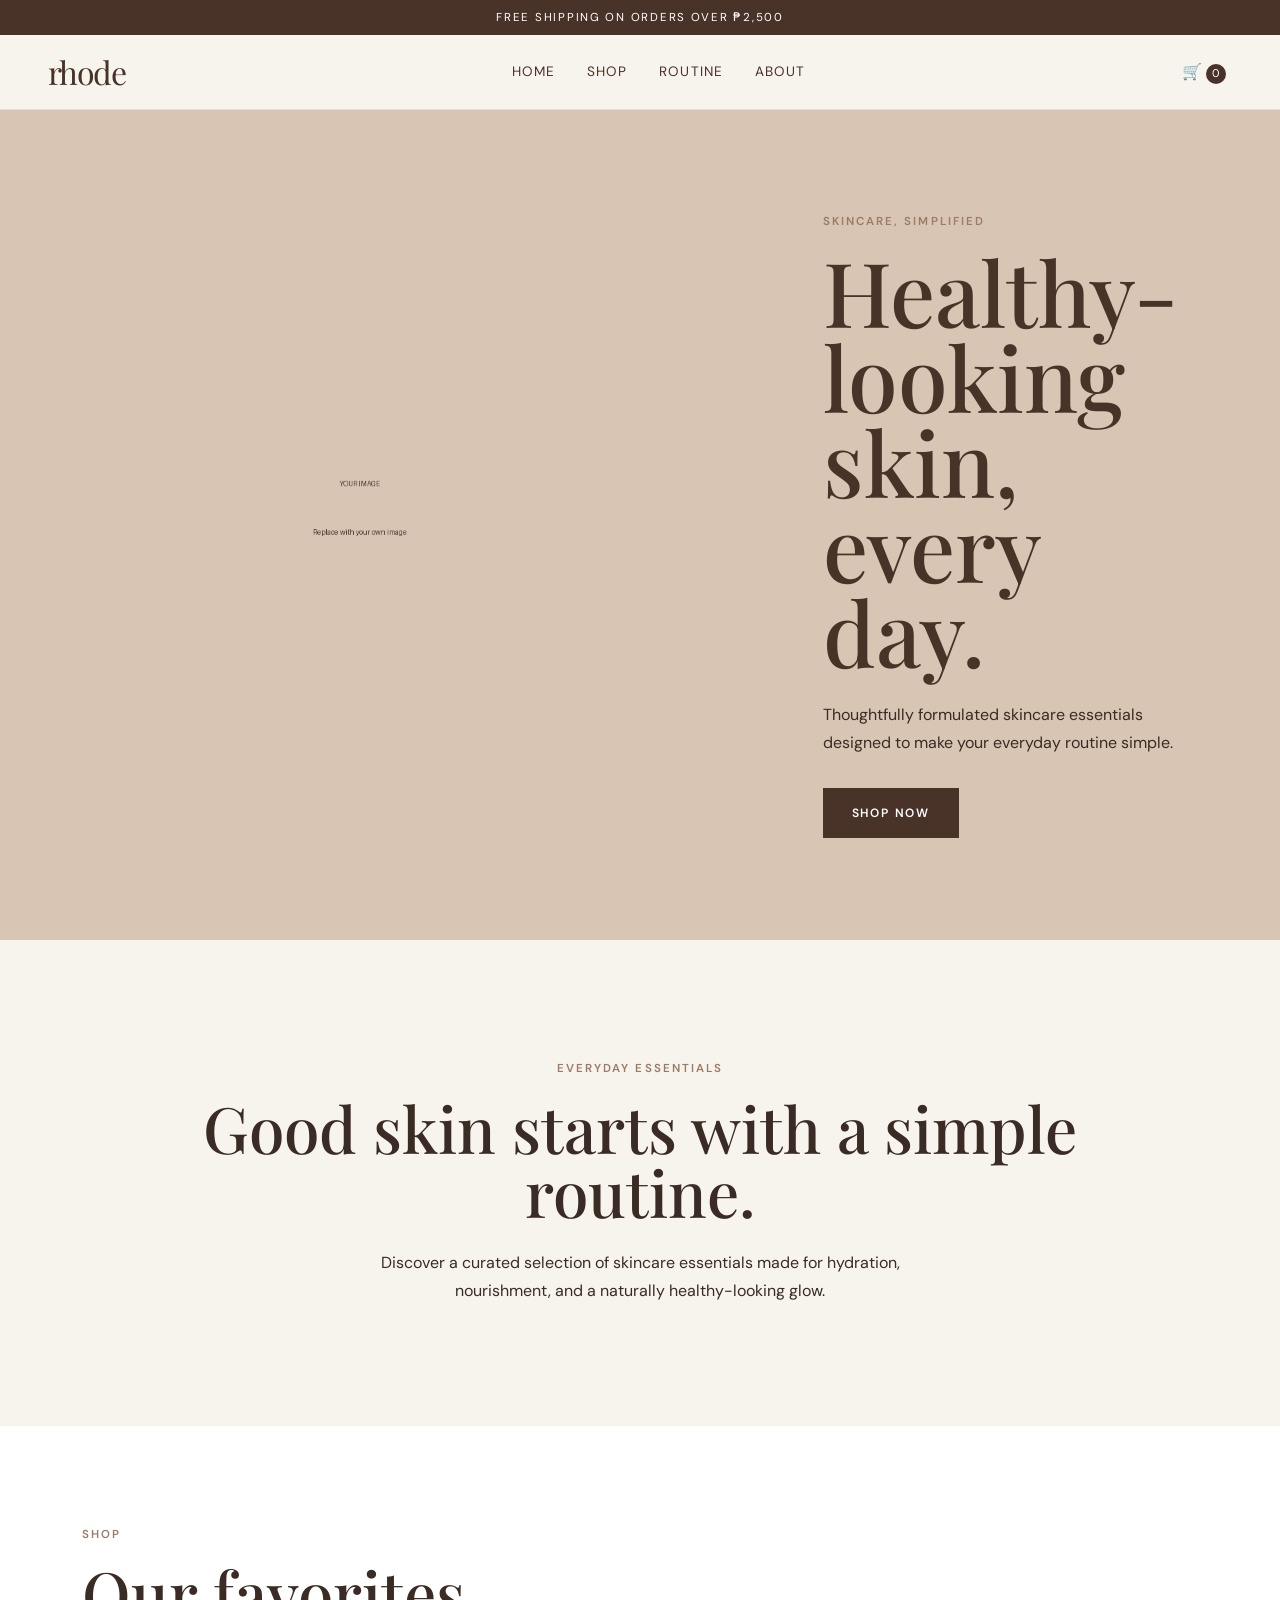
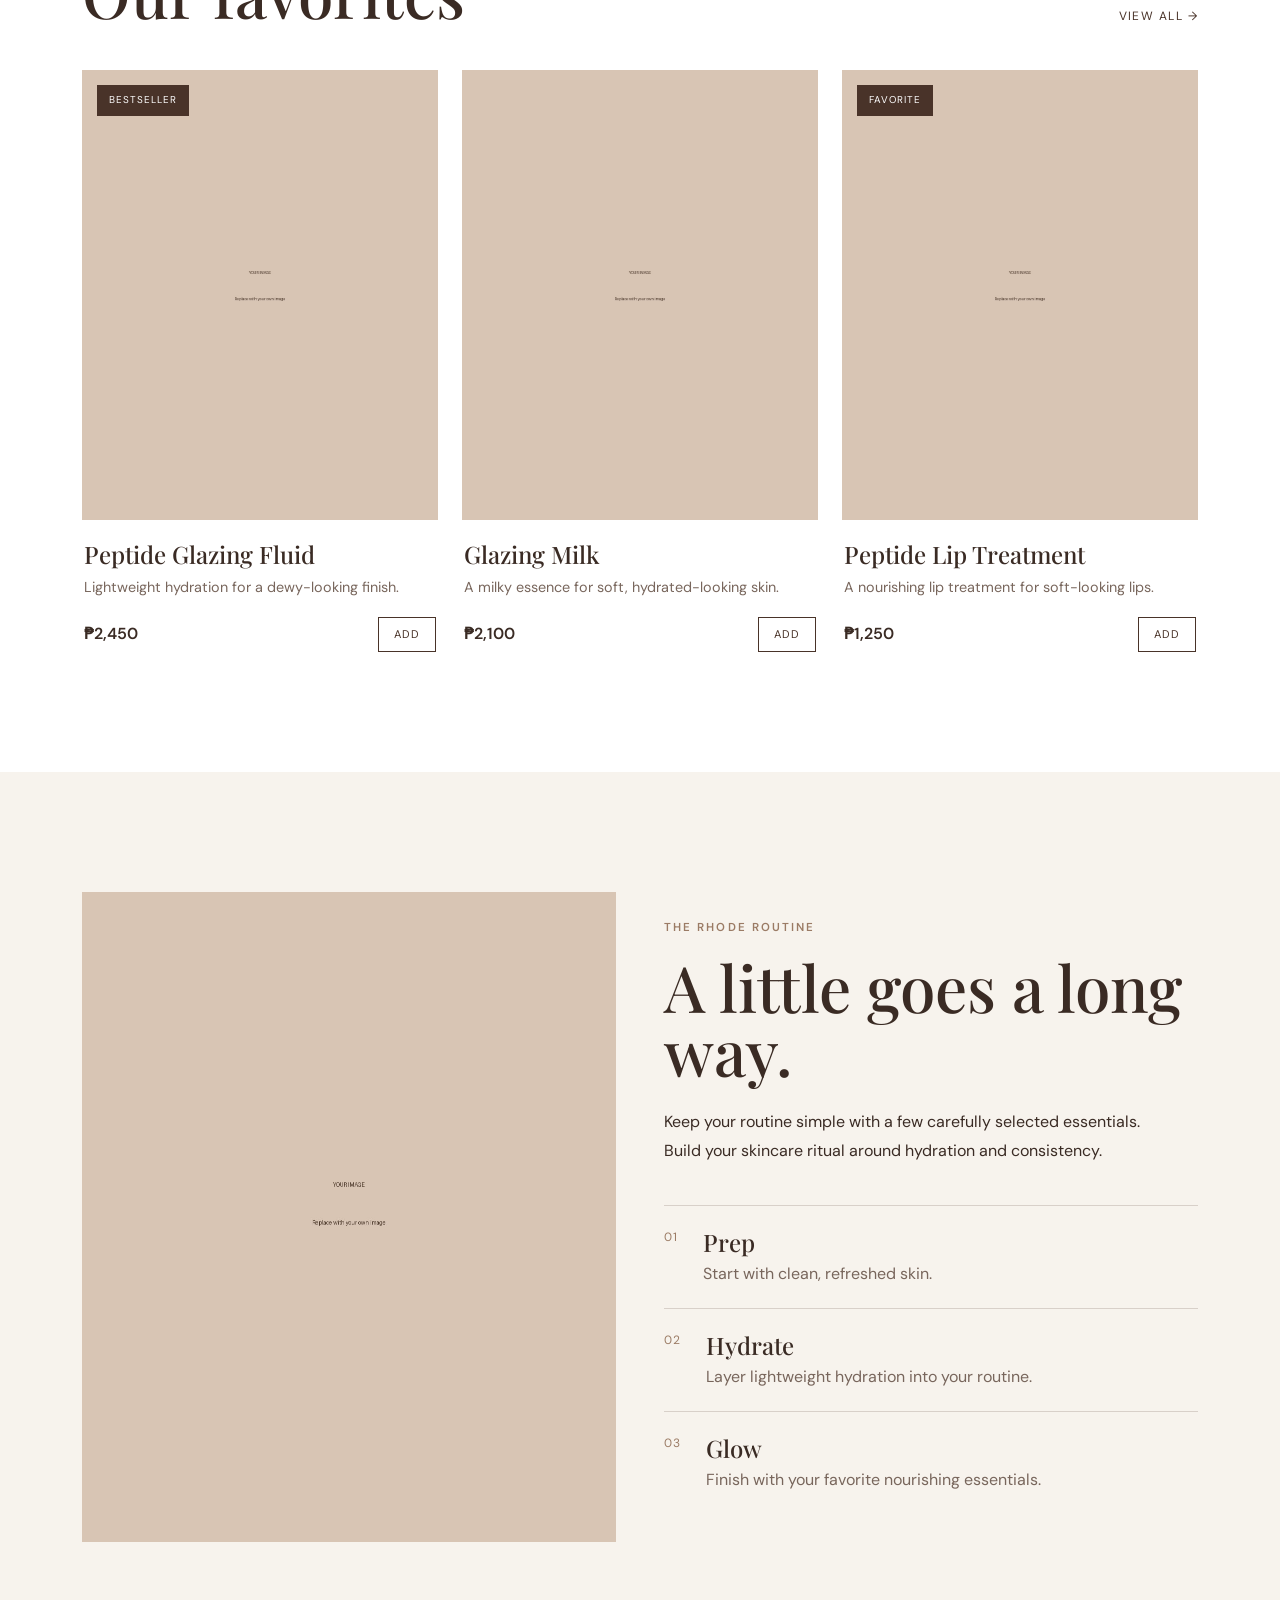
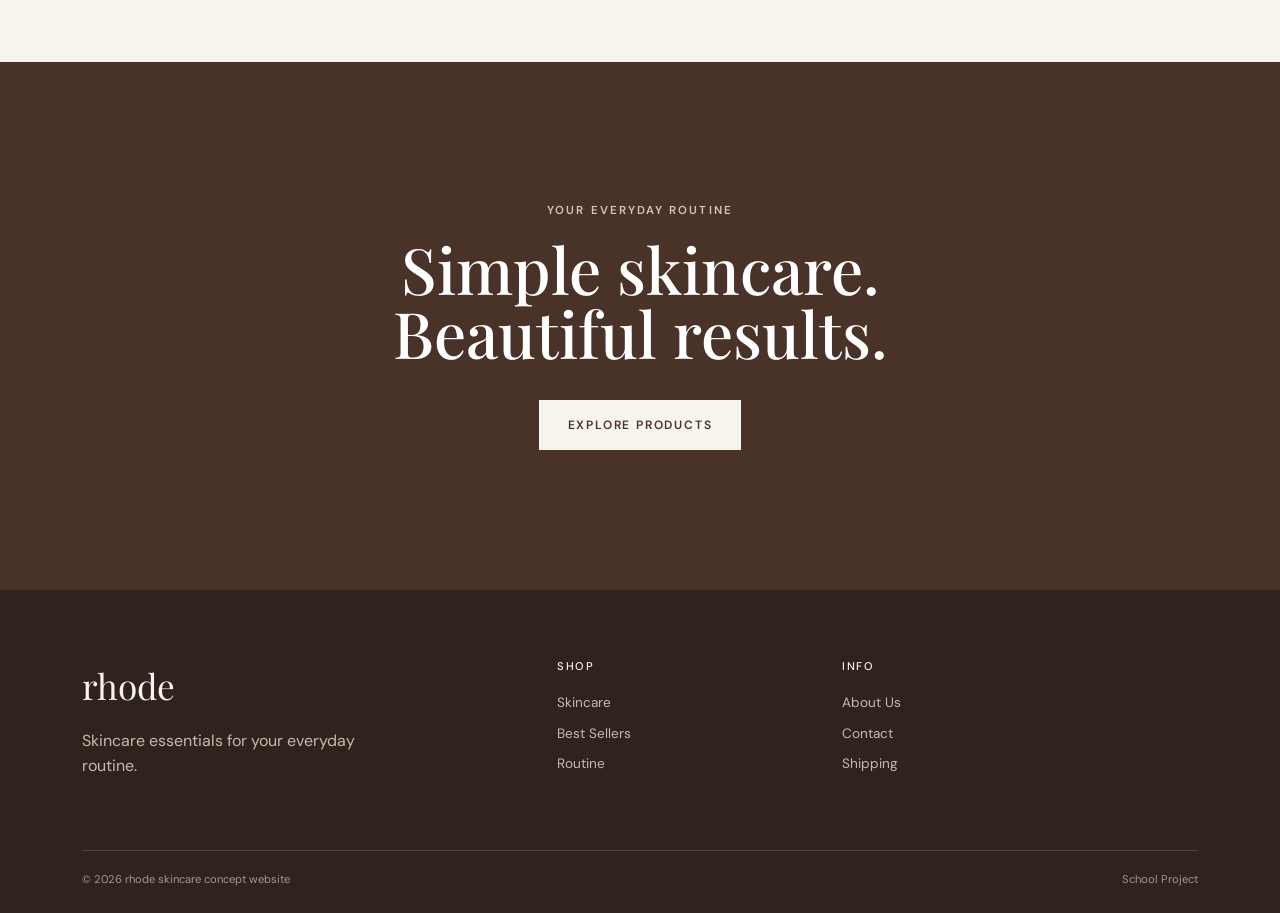
==== index.html @ fc011969 "Add files via upload" ====
<!DOCTYPE html>
<html lang="en">
<head>
    <meta charset="UTF-8">
    <meta name="viewport" content="width=device-width, initial-scale=1.0">
    <title>rhode — Skincare Essentials</title>

    <!-- Bootstrap CSS -->
    <link href="https://cdn.jsdelivr.net/npm/bootstrap@5.3.3/dist/css/bootstrap.min.css" rel="stylesheet">

    <!-- Google Font -->
    <link rel="preconnect" href="https://fonts.googleapis.com">
    <link rel="preconnect" href="https://fonts.gstatic.com" crossorigin>
    <link href="https://fonts.googleapis.com/css2?family=DM+Sans:wght@400;500;600&family=Playfair+Display:wght@500;600&display=swap" rel="stylesheet">

    <!-- Our CSS -->
    <link rel="stylesheet" href="style.css">
</head>

<body>

    <!-- Announcement Bar -->
    <div class="announcement">
        FREE SHIPPING ON ORDERS OVER ₱2,500
    </div>

    <!-- Navigation -->
    <nav class="navbar navbar-expand-lg main-nav sticky-top">
        <div class="container-fluid px-4 px-lg-5">
            <a class="navbar-brand logo" href="index.html">rhode</a>

            <button class="navbar-toggler" type="button" data-bs-toggle="collapse" data-bs-target="#mainMenu">
                <span class="navbar-toggler-icon"></span>
            </button>

            <div class="collapse navbar-collapse" id="mainMenu">
                <ul class="navbar-nav mx-auto gap-lg-3">
                    <li class="nav-item"><a class="nav-link" href="index.html">Home</a></li>
                    <li class="nav-item"><a class="nav-link" href="#shop">Shop</a></li>
                    <li class="nav-item"><a class="nav-link" href="#routine">Routine</a></li>
                    <li class="nav-item"><a class="nav-link" href="about.html">About</a></li>
                </ul>

                <div class="nav-icons">
                    <button class="icon-btn" onclick="showCart()" aria-label="Shopping cart">🛒 <span id="cartCount">0</span></button>
                </div>
            </div>
        </div>
    </nav>

    <!-- Hero -->
    <section class="hero">
        <div class="hero-image">
            <!-- REPLACE THIS IMAGE:
                 Put your own image inside the images folder and change hero.jpg below -->
            <img src="images/hero.jpg" alt="Rhode skincare products">
        </div>

        <div class="hero-content">
            <p class="eyebrow">SKINCARE, SIMPLIFIED</p>
            <h1>Healthy-looking skin, every day.</h1>
            <p class="hero-text">
                Thoughtfully formulated skincare essentials designed to make your everyday routine simple.
            </p>
            <a href="#shop" class="btn brown-btn">SHOP NOW</a>
        </div>
    </section>

    <!-- Intro -->
    <section class="intro-section container">
        <p class="eyebrow">EVERYDAY ESSENTIALS</p>
        <h2>Good skin starts with a simple routine.</h2>
        <p>
            Discover a curated selection of skincare essentials made for hydration,
            nourishment, and a naturally healthy-looking glow.
        </p>
    </section>

    <!-- Products -->
    <section id="shop" class="products-section">
        <div class="container">
            <div class="section-heading">
                <div>
                    <p class="eyebrow">SHOP</p>
                    <h2>Our favorites</h2>
                </div>
                <a href="#shop" class="text-link">VIEW ALL →</a>
            </div>

            <div class="row g-4">

                <!-- Product 1 -->
                <div class="col-12 col-md-6 col-lg-4">
                    <div class="product-card">
                        <div class="product-image">
                            <!-- REPLACE WITH YOUR RHODE IMAGE -->
                            <img src="images/product1.jpg" alt="Rhode Peptide Glazing Fluid">
                            <span class="badge-label">BESTSELLER</span>
                        </div>
                        <div class="product-info">
                            <h3>Peptide Glazing Fluid</h3>
                            <p>Lightweight hydration for a dewy-looking finish.</p>
                            <div class="product-bottom">
                                <span>₱2,450</span>
                                <button class="add-btn" onclick="addToCart('Peptide Glazing Fluid')">ADD</button>
                            </div>
                        </div>
                    </div>
                </div>

                <!-- Product 2 -->
                <div class="col-12 col-md-6 col-lg-4">
                    <div class="product-card">
                        <div class="product-image">
                            <!-- REPLACE WITH YOUR RHODE IMAGE -->
                            <img src="images/product2.jpg" alt="Rhode Glazing Milk">
                        </div>
                        <div class="product-info">
                            <h3>Glazing Milk</h3>
                            <p>A milky essence for soft, hydrated-looking skin.</p>
                            <div class="product-bottom">
                                <span>₱2,100</span>
                                <button class="add-btn" onclick="addToCart('Glazing Milk')">ADD</button>
                            </div>
                        </div>
                    </div>
                </div>

                <!-- Product 3 -->
                <div class="col-12 col-md-6 col-lg-4">
                    <div class="product-card">
                        <div class="product-image">
                            <!-- REPLACE WITH YOUR RHODE IMAGE -->
                            <img src="images/product3.jpg" alt="Rhode Peptide Lip Treatment">
                            <span class="badge-label">FAVORITE</span>
                        </div>
                        <div class="product-info">
                            <h3>Peptide Lip Treatment</h3>
                            <p>A nourishing lip treatment for soft-looking lips.</p>
                            <div class="product-bottom">
                                <span>₱1,250</span>
                                <button class="add-btn" onclick="addToCart('Peptide Lip Treatment')">ADD</button>
                            </div>
                        </div>
                    </div>
                </div>

            </div>
        </div>
    </section>

    <!-- Routine -->
    <section id="routine" class="routine-section">
        <div class="container">
            <div class="row align-items-center g-5">
                <div class="col-lg-6">
                    <!-- REPLACE WITH YOUR OWN ROUTINE IMAGE -->
                    <img src="images/routine.jpg" class="routine-image" alt="Skincare routine">
                </div>

                <div class="col-lg-6">
                    <p class="eyebrow">THE RHODE ROUTINE</p>
                    <h2>A little goes a long way.</h2>
                    <p class="routine-description">
                        Keep your routine simple with a few carefully selected essentials.
                        Build your skincare ritual around hydration and consistency.
                    </p>

                    <div class="routine-step">
                        <span>01</span>
                        <div>
                            <h3>Prep</h3>
                            <p>Start with clean, refreshed skin.</p>
                        </div>
                    </div>

                    <div class="routine-step">
                        <span>02</span>
                        <div>
                            <h3>Hydrate</h3>
                            <p>Layer lightweight hydration into your routine.</p>
                        </div>
                    </div>

                    <div class="routine-step">
                        <span>03</span>
                        <div>
                            <h3>Glow</h3>
                            <p>Finish with your favorite nourishing essentials.</p>
                        </div>
                    </div>
                </div>
            </div>
        </div>
    </section>

    <!-- CTA -->
    <section class="cta-section">
        <div class="container text-center">
            <p class="eyebrow">YOUR EVERYDAY ROUTINE</p>
            <h2>Simple skincare.<br>Beautiful results.</h2>
            <a href="#shop" class="btn light-btn">EXPLORE PRODUCTS</a>
        </div>
    </section>

    <!-- Footer -->
    <footer>
        <div class="container">
            <div class="row g-4">
                <div class="col-md-5">
                    <div class="footer-logo">rhode</div>
                    <p>Skincare essentials for your everyday routine.</p>
                </div>

                <div class="col-6 col-md-3">
                    <h4>SHOP</h4>
                    <a href="#shop">Skincare</a>
                    <a href="#shop">Best Sellers</a>
                    <a href="#routine">Routine</a>
                </div>

                <div class="col-6 col-md-4">
                    <h4>INFO</h4>
                    <a href="about.html">About Us</a>
                    <a href="#">Contact</a>
                    <a href="#">Shipping</a>
                </div>
            </div>

            <div class="footer-bottom">
                <span>© 2026 rhode skincare concept website</span>
                <span>School Project</span>
            </div>
        </div>
    </footer>

    <!-- Bootstrap JS -->
    <script src="https://cdn.jsdelivr.net/npm/bootstrap@5.3.3/dist/js/bootstrap.bundle.min.js"></script>

    <!-- Our JavaScript -->
    <script src="script.js"></script>
</body>
</html>
---- style.css ----
/* ================================
   RHODE-INSPIRED SKINCARE WEBSITE
   ================================ */

:root {
    --cream: #f7f3ed;
    --light-brown: #d8c5b3;
    --medium-brown: #9b7b65;
    --dark-brown: #493329;
    --deep-brown: #30221d;
    --white: #ffffff;
    --text: #3a2b24;
}

* {
    box-sizing: border-box;
}

html {
    scroll-behavior: smooth;
}

body {
    margin: 0;
    font-family: "DM Sans", Arial, sans-serif;
    color: var(--text);
    background: var(--cream);
}

h1, h2, h3, h4, p {
    margin-top: 0;
}

h1, h2 {
    font-family: "Playfair Display", Georgia, serif;
    font-weight: 500;
}

h1 {
    font-size: clamp(3.5rem, 7vw, 7rem);
    line-height: .95;
}

h2 {
    font-size: clamp(2.4rem, 5vw, 4.5rem);
    line-height: 1;
}

.announcement {
    background: var(--dark-brown);
    color: var(--white);
    text-align: center;
    font-size: .72rem;
    letter-spacing: .15em;
    padding: 9px 15px;
}

.main-nav {
    background: rgba(247, 243, 237, .96);
    border-bottom: 1px solid rgba(73, 51, 41, .12);
    min-height: 75px;
}

.logo {
    font-family: "Playfair Display", Georgia, serif;
    color: var(--dark-brown) !important;
    font-size: 2rem;
    letter-spacing: -.05em;
}

.nav-link {
    color: var(--dark-brown) !important;
    font-size: .85rem;
    text-transform: uppercase;
    letter-spacing: .08em;
}

.nav-link:hover,
.nav-link.active {
    opacity: .55;
}

.icon-btn {
    border: 0;
    background: transparent;
    color: var(--dark-brown);
    font-size: 1rem;
    cursor: pointer;
}

#cartCount {
    display: inline-flex;
    justify-content: center;
    align-items: center;
    min-width: 20px;
    height: 20px;
    padding: 0 5px;
    border-radius: 50%;
    background: var(--dark-brown);
    color: white;
    font-size: .7rem;
}

.eyebrow {
    font-size: .72rem;
    letter-spacing: .18em;
    font-weight: 600;
    margin-bottom: 18px;
    color: var(--medium-brown);
}

/* HERO */

.hero {
    min-height: calc(100vh - 111px);
    display: grid;
    grid-template-columns: 1.15fr .85fr;
    background: var(--light-brown);
}

.hero-image {
    min-height: 650px;
    overflow: hidden;
}

.hero-image img,
.product-image img,
.routine-image,
.about-image {
    width: 100%;
    height: 100%;
    object-fit: cover;
    display: block;
}

.hero-image img {
    min-height: 650px;
    transition: transform .7s ease;
}

.hero-image:hover img {
    transform: scale(1.03);
}

.hero-content {
    display: flex;
    flex-direction: column;
    justify-content: center;
    padding: 8vw;
    background: var(--light-brown);
}

.hero-content h1 {
    color: var(--dark-brown);
    margin-bottom: 28px;
}

.hero-text {
    max-width: 420px;
    line-height: 1.7;
    font-size: 1rem;
    margin-bottom: 32px;
}

.btn {
    border-radius: 0;
    padding: 15px 28px;
    font-size: .75rem;
    font-weight: 600;
    letter-spacing: .15em;
    transition: all .25s ease;
}

.brown-btn {
    width: fit-content;
    background: var(--dark-brown);
    color: white;
}

.brown-btn:hover {
    background: var(--deep-brown);
    color: white;
    transform: translateY(-2px);
}

/* INTRO */

.intro-section {
    padding-top: 120px;
    padding-bottom: 120px;
    max-width: 900px;
    text-align: center;
}

.intro-section p:last-child {
    max-width: 600px;
    margin: 25px auto 0;
    line-height: 1.8;
}

/* PRODUCTS */

.products-section {
    padding: 100px 0;
    background: var(--white);
}

.section-heading {
    display: flex;
    justify-content: space-between;
    align-items: end;
    margin-bottom: 45px;
}

.section-heading h2 {
    margin-bottom: 0;
}

.text-link {
    color: var(--dark-brown);
    text-decoration: none;
    font-size: .75rem;
    letter-spacing: .12em;
}

.product-card {
    height: 100%;
}

.product-image {
    height: 450px;
    position: relative;
    overflow: hidden;
    background: #eee7df;
}

.product-image img {
    transition: transform .5s ease;
}

.product-card:hover .product-image img {
    transform: scale(1.04);
}

.badge-label {
    position: absolute;
    top: 15px;
    left: 15px;
    background: var(--dark-brown);
    color: white;
    padding: 8px 12px;
    font-size: .62rem;
    letter-spacing: .1em;
}

.product-info {
    padding: 20px 2px;
}

.product-info h3 {
    font-family: "Playfair Display", Georgia, serif;
    font-size: 1.5rem;
    font-weight: 500;
    margin-bottom: 8px;
}

.product-info p {
    color: #78665c;
    font-size: .9rem;
    line-height: 1.5;
    margin-bottom: 18px;
}

.product-bottom {
    display: flex;
    justify-content: space-between;
    align-items: center;
    font-weight: 600;
}

.add-btn {
    border: 1px solid var(--dark-brown);
    background: transparent;
    color: var(--dark-brown);
    padding: 8px 15px;
    font-size: .7rem;
    letter-spacing: .1em;
    cursor: pointer;
}

.add-btn:hover {
    background: var(--dark-brown);
    color: white;
}

/* ROUTINE */

.routine-section {
    padding: 120px 0;
    background: var(--cream);
}

.routine-image {
    height: 650px;
}

.routine-description {
    line-height: 1.8;
    max-width: 500px;
    margin: 25px 0 40px;
}

.routine-step {
    display: flex;
    gap: 25px;
    padding: 22px 0;
    border-top: 1px solid rgba(73, 51, 41, .18);
}

.routine-step > span {
    font-size: .75rem;
    color: var(--medium-brown);
    letter-spacing: .1em;
}

.routine-step h3 {
    font-family: "Playfair Display", Georgia, serif;
    font-size: 1.5rem;
    margin-bottom: 5px;
}

.routine-step p {
    margin-bottom: 0;
    color: #78665c;
}

/* CTA */

.cta-section {
    padding: 140px 20px;
    background: var(--dark-brown);
    color: white;
}

.cta-section .eyebrow {
    color: var(--light-brown);
}

.cta-section h2 {
    margin-bottom: 35px;
}

.light-btn {
    background: var(--cream);
    color: var(--dark-brown);
}

.light-btn:hover {
    background: white;
    color: var(--dark-brown);
    transform: translateY(-2px);
}

/* ABOUT */

.about-hero {
    padding: 150px 0;
    background: var(--light-brown);
}

.about-hero h1 {
    color: var(--dark-brown);
    max-width: 900px;
}

.about-story {
    padding: 120px 0;
    background: var(--white);
}

.about-image {
    height: 650px;
}

.about-story p:not(.eyebrow) {
    line-height: 1.8;
    color: #66564e;
}

.about-story h2 {
    margin-bottom: 30px;
}

.values-section {
    padding: 120px 0;
}

.value-card {
    padding: 45px 35px;
    min-height: 260px;
    border: 1px solid rgba(73, 51, 41, .15);
    background: var(--white);
}

.value-card span {
    color: var(--medium-brown);
    font-size: .75rem;
}

.value-card h3 {
    font-family: "Playfair Display", Georgia, serif;
    font-size: 2rem;
    margin: 45px 0 15px;
}

.value-card p {
    color: #78665c;
    line-height: 1.6;
}

.about-quote {
    padding: 100px 20px;
    background: var(--light-brown);
}

.about-quote p {
    font-family: "Playfair Display", Georgia, serif;
    font-size: clamp(2rem, 4vw, 4rem);
    color: var(--dark-brown);
}

/* FOOTER */

footer {
    padding: 70px 0 25px;
    background: var(--deep-brown);
    color: var(--cream);
}

.footer-logo {
    font-family: "Playfair Display", Georgia, serif;
    font-size: 2.2rem;
    margin-bottom: 15px;
}

footer p {
    color: #c8b8ad;
    max-width: 300px;
    line-height: 1.6;
}

footer h4 {
    font-size: .7rem;
    letter-spacing: .15em;
    margin-bottom: 20px;
}

footer a {
    display: block;
    color: #c8b8ad;
    text-decoration: none;
    font-size: .85rem;
    margin-bottom: 10px;
}

footer a:hover {
    color: white;
}

.footer-bottom {
    border-top: 1px solid rgba(255,255,255,.15);
    margin-top: 55px;
    padding-top: 20px;
    display: flex;
    justify-content: space-between;
    color: #a89589;
    font-size: .7rem;
}

/* RESPONSIVE */

@media (max-width: 991px) {
    .hero {
        grid-template-columns: 1fr;
    }

    .hero-image,
    .hero-image img {
        min-height: 500px;
    }

    .hero-content {
        padding: 70px 8vw;
    }

    .product-image {
        height: 400px;
    }
}

@media (max-width: 767px) {
    h1 {
        font-size: 3.7rem;
    }

    h2 {
        font-size: 2.8rem;
    }

    .intro-section,
    .products-section,
    .routine-section,
    .about-story,
    .values-section {
        padding-top: 80px;
        padding-bottom: 80px;
    }

    .section-heading {
        align-items: start;
        flex-direction: column;
        gap: 20px;
    }

    .routine-image,
    .about-image {
        height: 450px;
    }

    .footer-bottom {
        flex-direction: column;
        gap: 10px;
    }
}
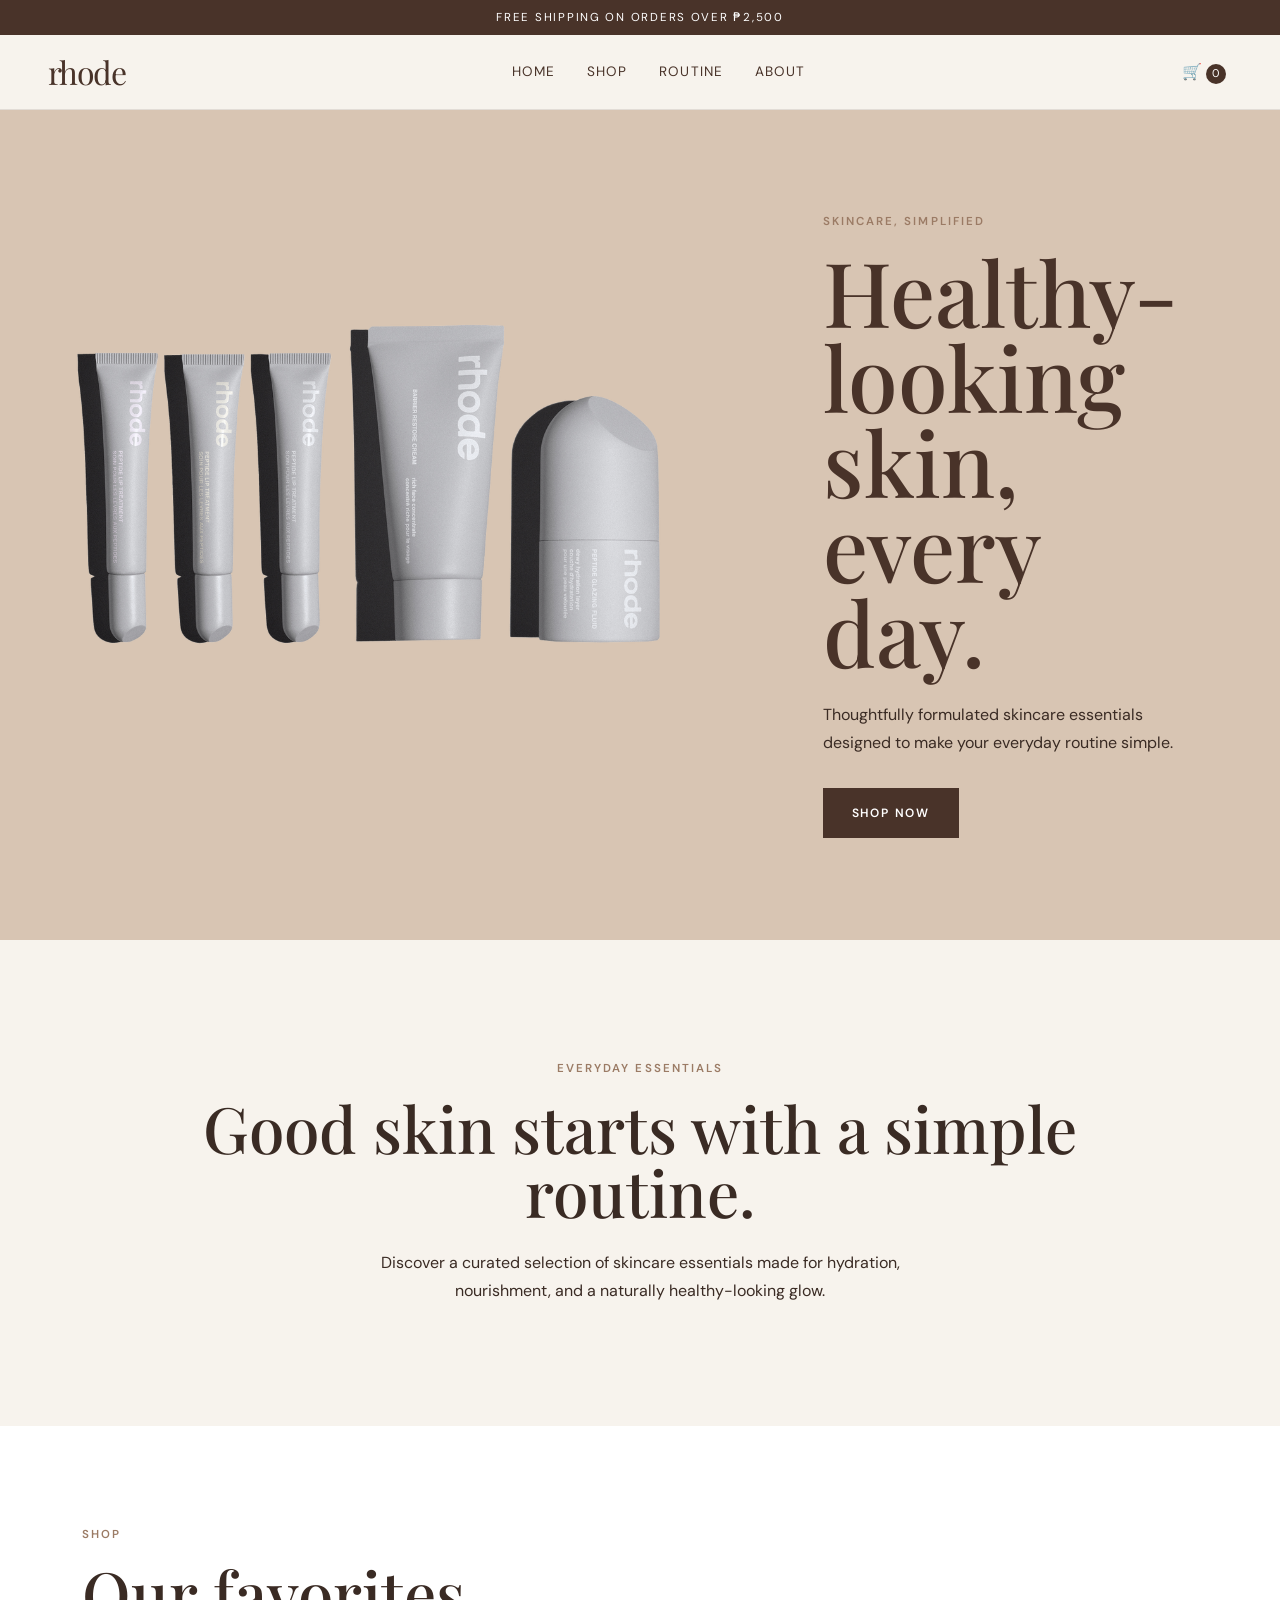
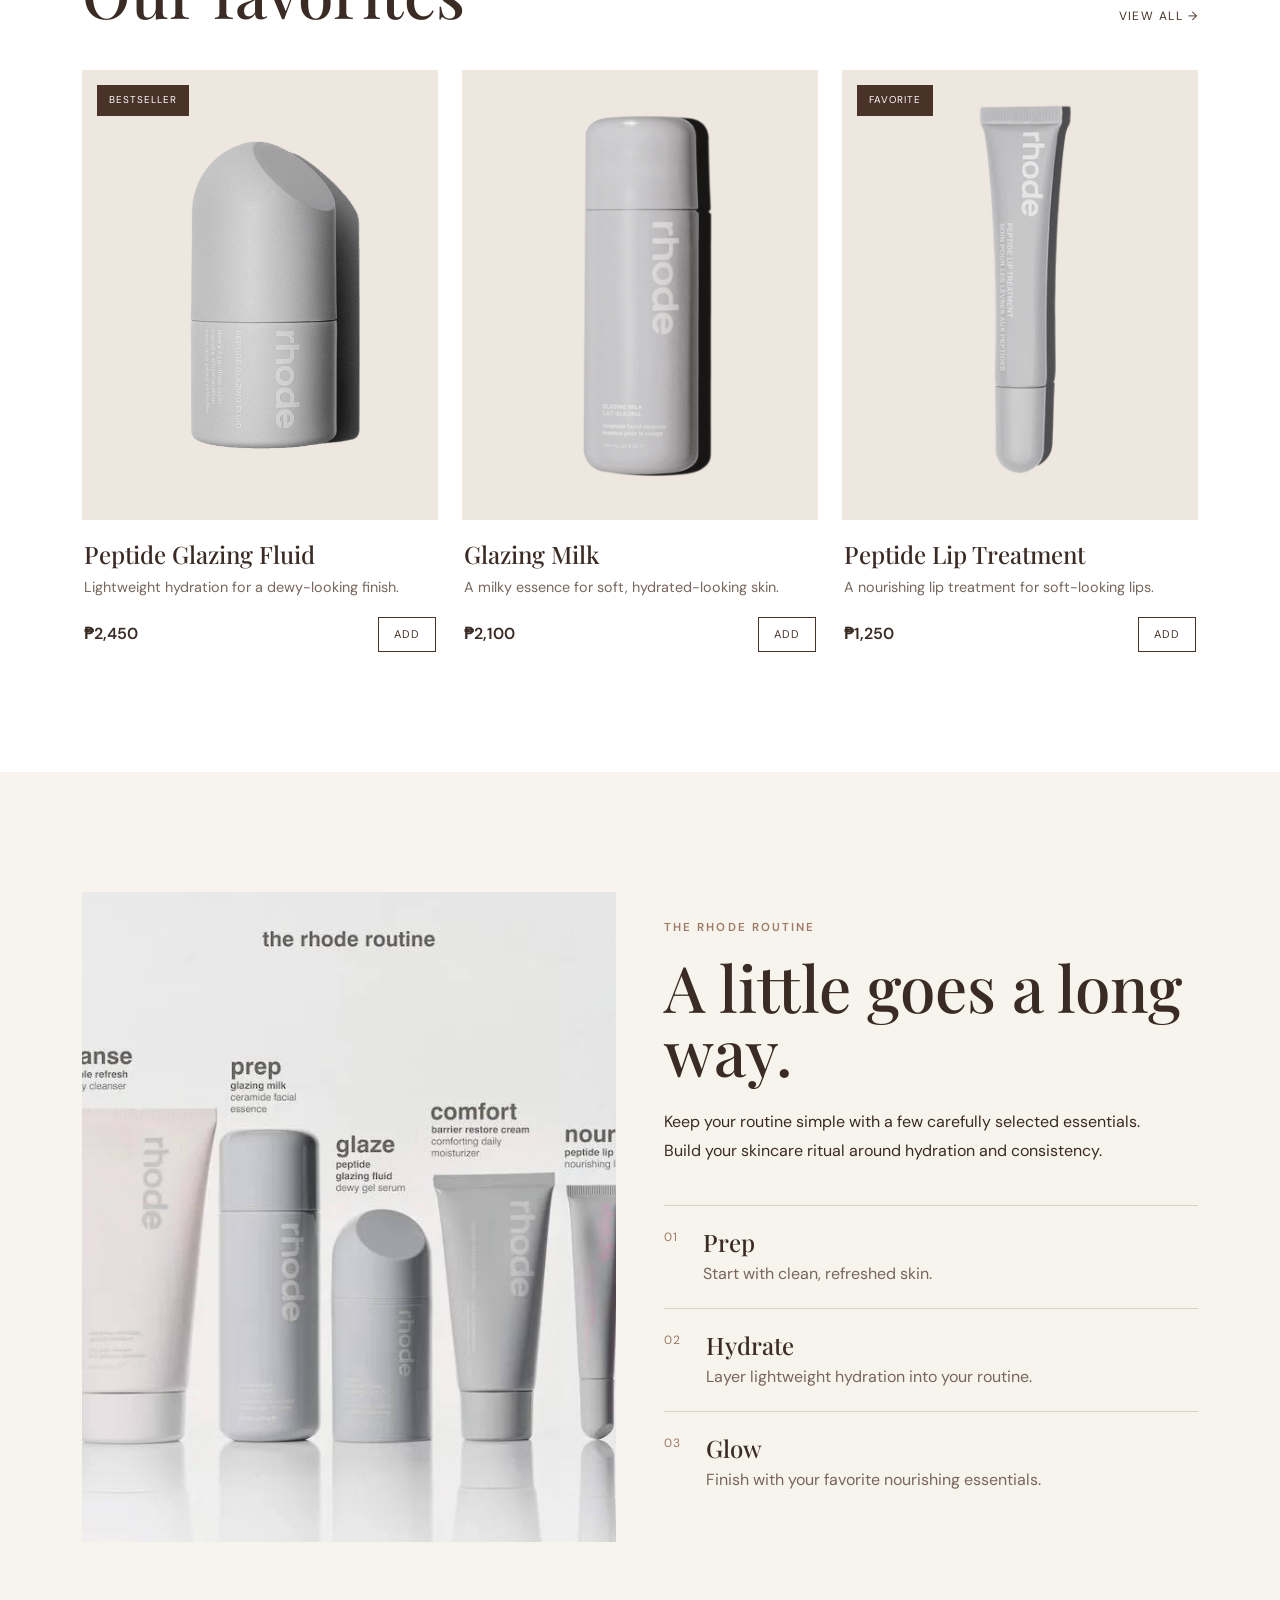
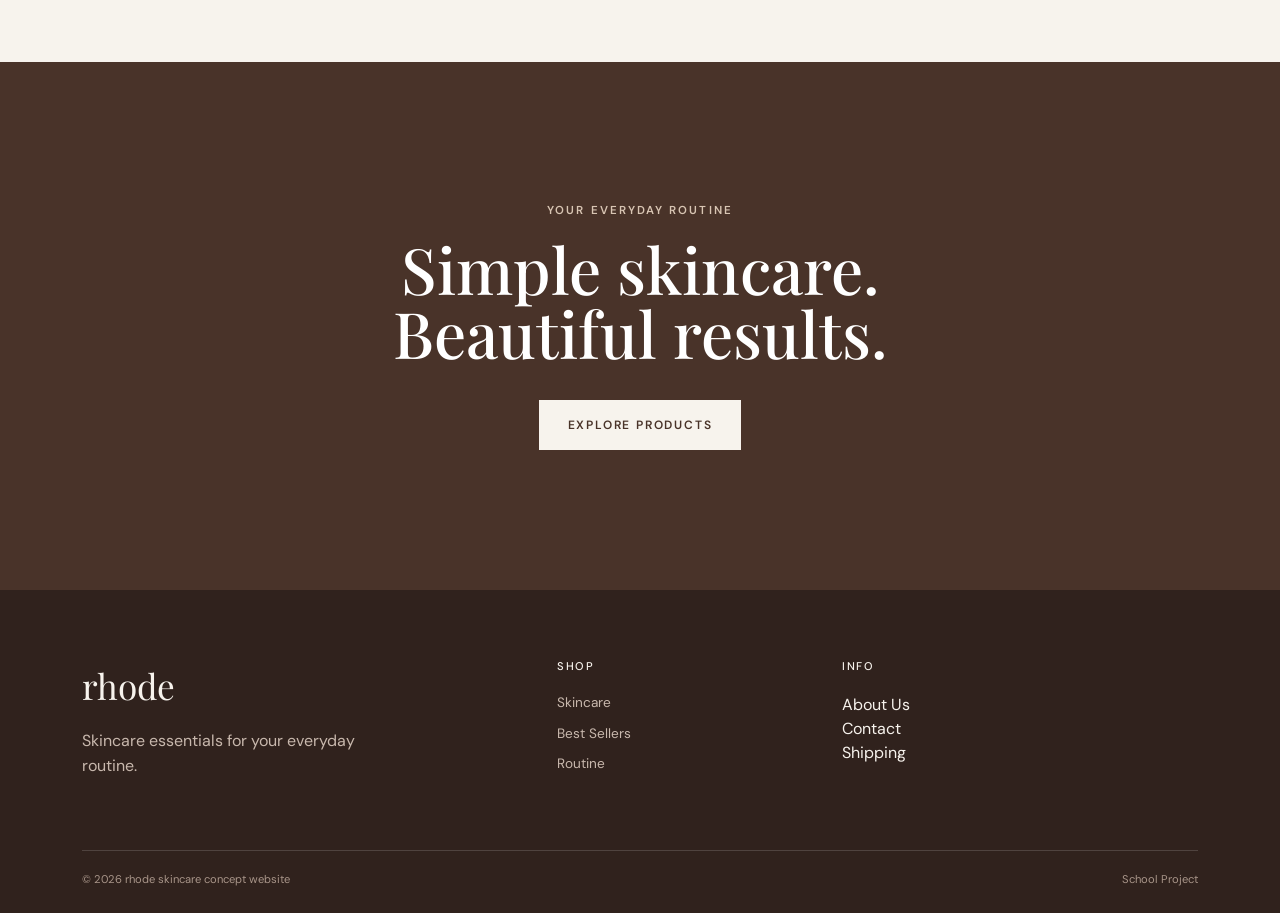
==== commit 02351092: "Add files via upload" ====
--- a/index.html
+++ b/index.html
@@ -53,7 +53,7 @@
         <div class="hero-image">
             <!-- REPLACE THIS IMAGE:
                  Put your own image inside the images folder and change hero.jpg below -->
-            <img src="images/hero.jpg" alt="Rhode skincare products">
+            <img src="images/hrro.png" alt="Rhode skincare products">
         </div>
 
         <div class="hero-content">
@@ -84,7 +84,7 @@
                     <p class="eyebrow">SHOP</p>
                     <h2>Our favorites</h2>
                 </div>
-                <a href="#shop" class="text-link">VIEW ALL →</a>
+                <span href="#shop" class="text-link">VIEW ALL →</span>
             </div>
 
             <div class="row g-4">
@@ -94,7 +94,7 @@
                     <div class="product-card">
                         <div class="product-image">
                             <!-- REPLACE WITH YOUR RHODE IMAGE -->
-                            <img src="images/product1.jpg" alt="Rhode Peptide Glazing Fluid">
+                            <img src="images/product1.jpg.png" alt="Rhode Peptide Glazing Fluid">
                             <span class="badge-label">BESTSELLER</span>
                         </div>
                         <div class="product-info">
@@ -113,7 +113,7 @@
                     <div class="product-card">
                         <div class="product-image">
                             <!-- REPLACE WITH YOUR RHODE IMAGE -->
-                            <img src="images/product2.jpg" alt="Rhode Glazing Milk">
+                            <img src="images/product2.webp" alt="Rhode Glazing Milk">
                         </div>
                         <div class="product-info">
                             <h3>Glazing Milk</h3>
@@ -131,7 +131,7 @@
                     <div class="product-card">
                         <div class="product-image">
                             <!-- REPLACE WITH YOUR RHODE IMAGE -->
-                            <img src="images/product3.jpg" alt="Rhode Peptide Lip Treatment">
+                            <img src="images/product3.webp" alt="Rhode Peptide Lip Treatment">
                             <span class="badge-label">FAVORITE</span>
                         </div>
                         <div class="product-info">
@@ -199,7 +199,7 @@
         <div class="container text-center">
             <p class="eyebrow">YOUR EVERYDAY ROUTINE</p>
             <h2>Simple skincare.<br>Beautiful results.</h2>
-            <a href="#shop" class="btn light-btn">EXPLORE PRODUCTS</a>
+            <span href="#shop" class="btn light-btn">EXPLORE PRODUCTS</span>
         </div>
     </section>
 
@@ -221,9 +221,9 @@
 
                 <div class="col-6 col-md-4">
                     <h4>INFO</h4>
-                    <a href="about.html">About Us</a>
-                    <a href="#">Contact</a>
-                    <a href="#">Shipping</a>
+                    <span href="about.html">About Us</span>
+                    <span href="#">Contact</span>
+                    <span href="#">Shipping</span>
                 </div>
             </div>
 
--- a/style.css
+++ b/style.css
@@ -123,7 +123,6 @@
     overflow: hidden;
 }
 
-.hero-image img,
 .product-image img,
 .routine-image,
 .about-image {
@@ -134,7 +133,11 @@
 }
 
 .hero-image img {
+    width: 90%;
+    height: 90%;
+    object-fit: contain;
     min-height: 650px;
+    transform: translateX(45px);
     transition: transform .7s ease;
 }
 
@@ -366,6 +369,12 @@
 .about-hero {
     padding: 150px 0;
     background: var(--light-brown);
+}
+
+.about-hero-image {
+    width: 100%;
+    height: 700px;
+    object-fit: contain;
 }
 
 .about-hero h1 {
@@ -532,3 +541,7 @@
         gap: 10px;
     }
 }
+
+footer span {
+    display: block;
+}
